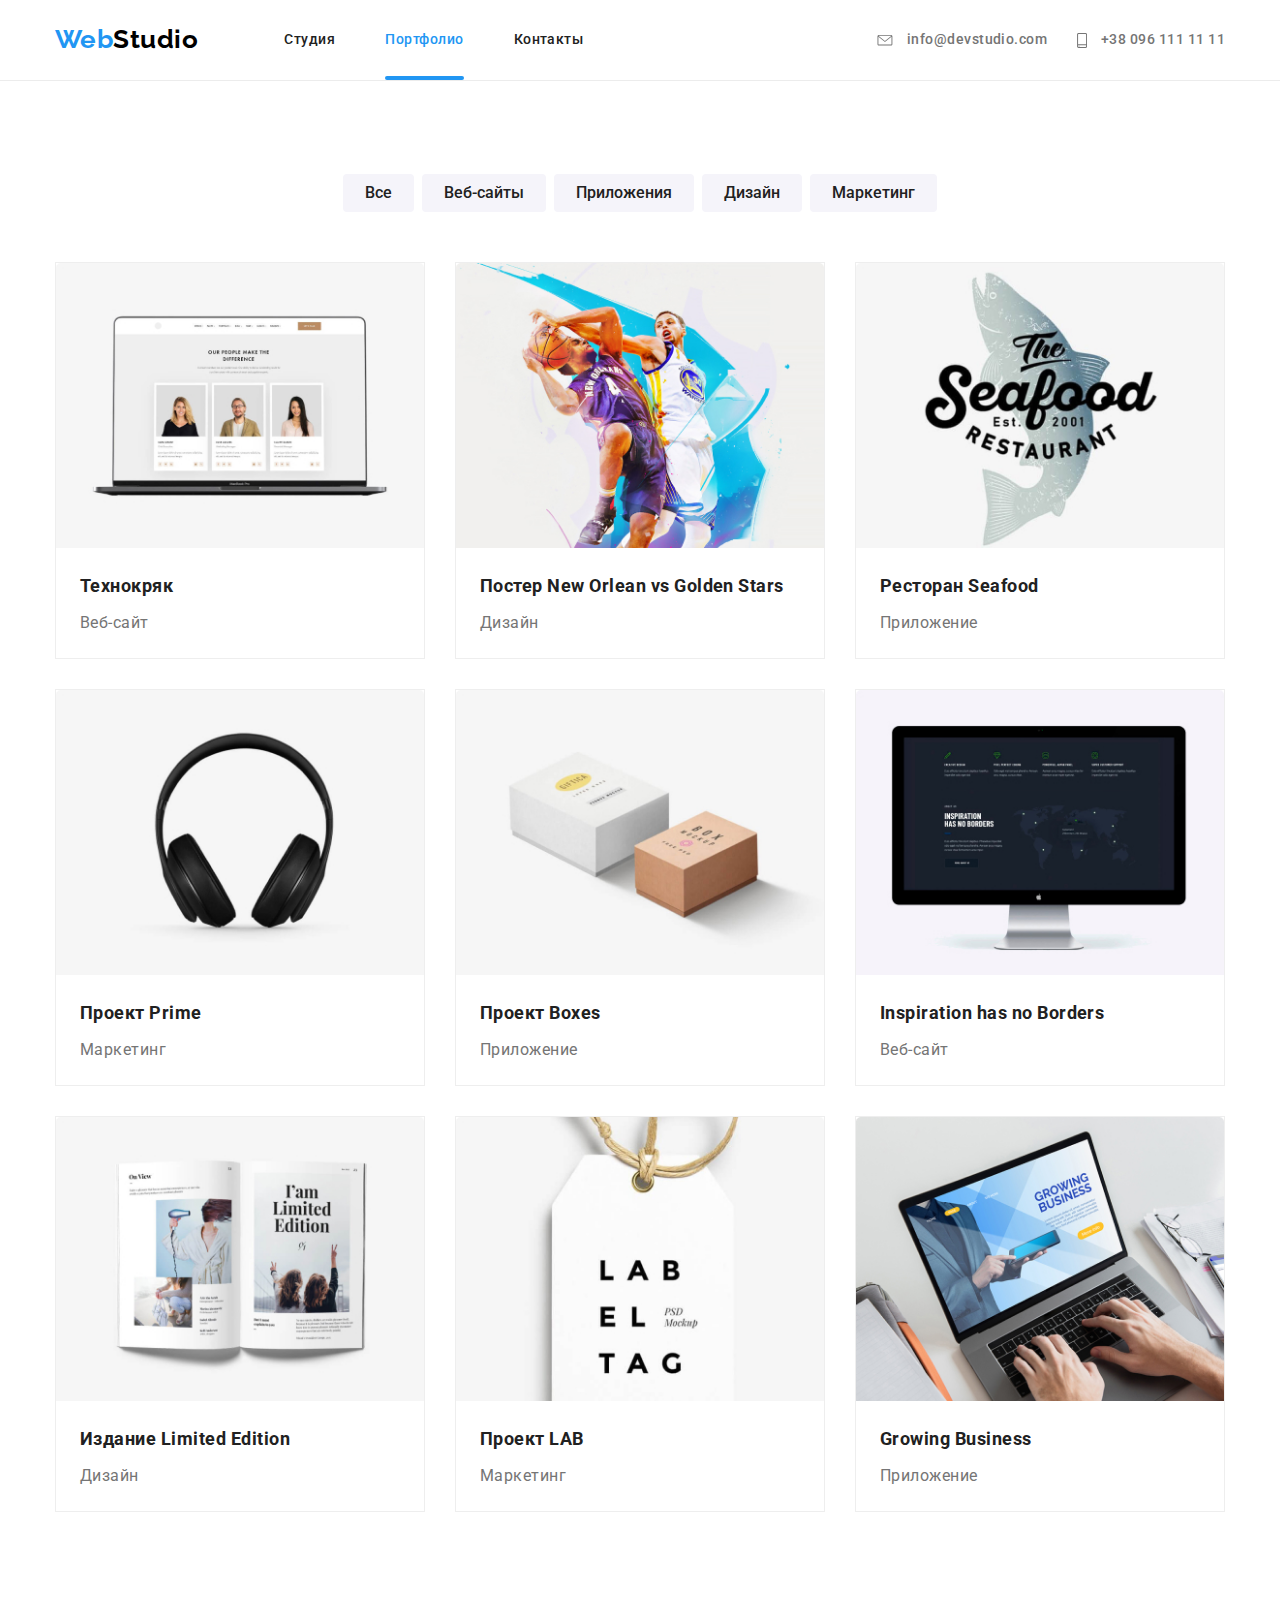
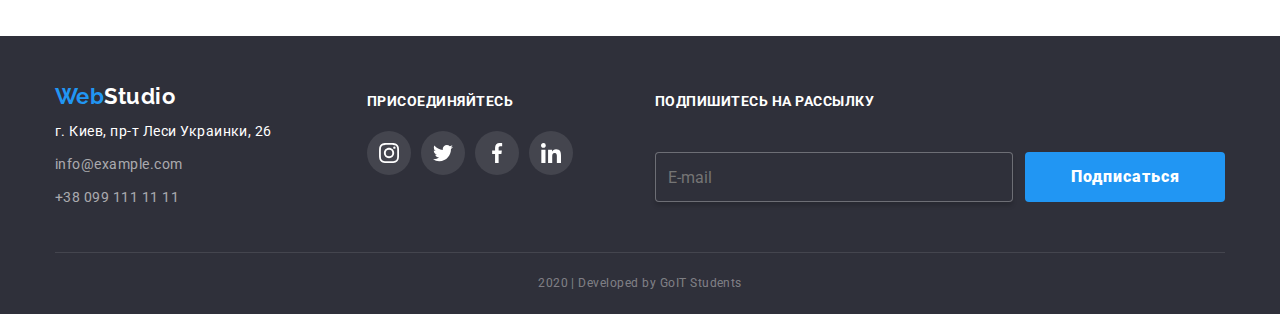
==== portfolio.html @ a10a6353 "добавляет исходные данные" ====
<!DOCTYPE html>
<html lang="ru">
  <head>
    <meta charset="UTF-8" />
    <meta name="viewport" content="width=device-width, initial-scale=1.0" />
    <title>Портфолио</title>
    <link
      href="https://fonts.googleapis.com/css2?family=Raleway:wght@400;700&family=Roboto:wght@400;500;700&display=swap"
      rel="stylesheet"
    />
    <link
      rel="stylesheet"
      href="https://cdnjs.cloudflare.com/ajax/libs/modern-normalize/0.6.0/modern-normalize.min.css"
    />
    <link rel="stylesheet" href="./css/headerfooter.css" />
    <link rel="stylesheet" href="./css/portfolio.css" />
  </head>
  <body>
    <!-- Шапка сайта -->
    <header class="site-header container">
      <div class="nav-container">
        <nav class="site-nav nav-container">
          <a href="./index.html" class="logo link">
            <span class="logo-one">Web</span>Studio</a
          >
          <ul class="nav-list">
            <li class="item">
              <a href="./index.html" class="nav-link">Студия</a>
            </li>
            <li class="item">
              <a href="./portfolio.html" target="_blank" class="nav-link active"
                >Портфолио</a
              >
            </li>
            <li class="item">
              <a href="" target="_blank" class="nav-link">Контакты</a>
            </li>
          </ul>
        </nav>
        <ul class="contacts nav-contacts">
          <li class="item nav-icon">
            <a href="" class="link">
              <svg class="envelope decor">
                <use href="./images/symbol-defs.svg#icon-envelope"></use>
              </svg>
              info@devstudio.com</a
            >
          </li>
          <li class="item nav-icon">
            <a href="" class="link">
              <svg class="smartphone decor">
                <use href="./images/symbol-defs.svg#icon-smartphone"></use>
              </svg>
              +38 096 111 11 11</a
            >
          </li>
        </ul>
      </div>
    </header>
    <!-- уникальный контент -->
    <main>
      <section class="section border">
        <div class="container">
          <h1 class="title visually-hidden">Примеры работ</h1>
          <ul class="button-item">
            <li class="item"><button>Все</button></li>
            <li class="item"><button>Веб-сайты</button></li>
            <li class="item"><button>Приложения</button></li>
            <li class="item"><button>Дизайн</button></li>
            <li class="item"><button>Маркетинг</button></li>
          </ul>
        </div>
      </section>
      <section class="section">
        <div class="container">
          <ul class="section-item">
            <li class="item item-shadow">
              <a href="" class="link windowhover">
                <div class="window-hover">
                  <img src="./images/технокряк.jpg" alt="" width="370" />
                  <p class="window">
                    Технокряк это современная площадка распространения
                    коронавируса. Компании используют эту платформу для
                    цифрового шпионажа и атак на защищённые сервера конкурентов.
                  </p>
                </div>
                <div class="size">
                  <h2 class="section-title">Технокряк</h2>
                  <p class="example">Веб-сайт</p>
                </div>
              </a>
            </li>
            <li class="item item-shadow">
              <a href="" class="link windowhover">
                <div class="window-hover">
                  <img src="./images/постерстарс.jpg" alt="" width="370" />
                  <p class="window">
                    Технокряк это современная площадка распространения
                    коронавируса. Компании используют эту платформу для
                    цифрового шпионажа и атак на защищённые сервера конкурентов.
                  </p>
                </div>
                <div class="size">
                  <h2 class="section-title">
                    Постер New Orlean vs Golden Stars
                  </h2>
                  <p class="example">Дизайн</p>
                </div>
              </a>
            </li>
            <li class="item item-shadow">
              <a href="" class="link windowhover">
                <div class="window-hover">
                  <img src="./images/ресторан.jpg" alt="" width="370" />
                  <p class="window">
                    Технокряк это современная площадка распространения
                    коронавируса. Компании используют эту платформу для
                    цифрового шпионажа и атак на защищённые сервера конкурентов.
                  </p>
                </div>
                <div class="size">
                  <h2 class="section-title">Ресторан Seafood</h2>
                  <p class="example">Приложение</p>
                </div>
              </a>
            </li>
            <li class="item item-shadow">
              <a href="" class="link windowhover">
                <div class="window-hover">
                  <img src="./images/проектпрайм.jpg" alt="" width="370" />
                  <p class="window">
                    Технокряк это современная площадка распространения
                    коронавируса. Компании используют эту платформу для
                    цифрового шпионажа и атак на защищённые сервера конкурентов.
                  </p>
                </div>
                <div class="size">
                  <h2 class="section-title">Проект Prime</h2>
                  <p class="example">Маркетинг</p>
                </div>
              </a>
            </li>
            <li class="item item-shadow">
              <a href="" class="link windowhover">
                <div class="window-hover">
                  <img src="./images/проектбоксес.jpg" alt="" width="370" />
                  <p class="window">
                    Технокряк это современная площадка распространения
                    коронавируса. Компании используют эту платформу для
                    цифрового шпионажа и атак на защищённые сервера конкурентов.
                  </p>
                </div>
                <div class="size">
                  <h2 class="section-title">Проект Boxes</h2>
                  <p class="example">Приложение</p>
                </div>
              </a>
            </li>
            <li class="item item-shadow">
              <a href="" class="link windowhover">
                <div class="window-hover">
                  <img src="./images/бордерс.jpg" alt="" width="370" />
                  <p class="window">
                    Технокряк это современная площадка распространения
                    коронавируса. Компании используют эту платформу для
                    цифрового шпионажа и атак на защищённые сервера конкурентов.
                  </p>
                </div>
                <div class="size">
                  <h2 class="section-title">Inspiration has no Borders</h2>
                  <p class="example">Веб-сайт</p>
                </div>
              </a>
            </li>
            <li class="item item-shadow">
              <a href="" class="link windowhover">
                <div class="window-hover">
                  <img src="./images/издание.jpg" alt="" width="370" />
                  <p class="window">
                    Технокряк это современная площадка распространения
                    коронавируса. Компании используют эту платформу для
                    цифрового шпионажа и атак на защищённые сервера конкурентов.
                  </p>
                </div>
                <div class="size">
                  <h2 class="section-title">Издание Limited Edition</h2>
                  <p class="example">Дизайн</p>
                </div>
              </a>
            </li>
            <li class="item item-shadow">
              <a href="" class="link windowhover">
                <div class="window-hover">
                  <img src="./images/проектлаб.jpg" alt="" width="370" />
                  <p class="window">
                    Технокряк это современная площадка распространения
                    коронавируса. Компании используют эту платформу для
                    цифрового шпионажа и атак на защищённые сервера конкурентов.
                  </p>
                </div>
                <div class="size">
                  <h2 class="section-title">Проект LAB</h2>
                  <p class="example">Маркетинг</p>
                </div>
              </a>
            </li>
            <li class="item item-shadow">
              <a href="" class="link windowhover">
                <div class="window-hover">
                  <img src="./images/бизнес.jpg" alt="" width="370" />
                  <p class="window">
                    Технокряк это современная площадка распространения
                    коронавируса. Компании используют эту платформу для
                    цифрового шпионажа и атак на защищённые сервера конкурентов.
                  </p>
                </div>
                <div class="size">
                  <h2 class="section-title">Growing Business</h2>
                  <p class="example">Приложение</p>
                </div>
              </a>
            </li>
          </ul>
        </div>
      </section>
    </main>
    <!-- Footer -->
    <footer>
      <div class="footer-conteiner container">
        <div class="item-adress">
          <a href="./index.html" class="logo-footer link">
            <span class="logo-one">Web</span
            ><span class="logo-two">Studio</span></a
          >
          <ul>
            <li class="adress">г. Киев, пр-т Леси Украинки, 26</li>
            <li><a href="" class="adress-link">info@example.com</a></li>
            <li><a href="" class="adress-link">+38 099 111 11 11</a></li>
          </ul>
        </div>
        <div class="item-network">
          <b class="join">присоединяйтесь</b>
          <ul class="network">
            <li>
              <a
                href=""
                aria-label="Ссылка на Instagram"
                class="socsetfooter backgrfooter"
              >
                <svg class="socset-icon-footer">
                  <use
                    href="./images/symbol-defs.svg#icon-instagram"
                  ></use></svg
              ></a>
            </li>
            <li>
              <a
                href=""
                aria-label="Ссылка на Twitter"
                class="socsetfooter backgrfooter"
              >
                <svg class="socset-icon-footer">
                  <use href="./images/symbol-defs.svg#icon-twitter"></use></svg
              ></a>
            </li>
            <li>
              <a
                href=""
                aria-label="Ссылка на Facebook"
                class="socsetfooter backgrfooter"
              >
                <svg class="socset-icon-footer">
                  <use href="./images/symbol-defs.svg#icon-facebook"></use></svg
              ></a>
            </li>
            <li>
              <a
                href=""
                aria-label="Ссылка на LinkedIn"
                class="socsetfooter backgrfooter"
              >
                <svg class="socset-icon-footer">
                  <use
                    href="./images/symbol-defs.svg#icon-linkedingrey"
                  ></use></svg
              ></a>
            </li>
          </ul>
        </div>
        <div class="item-input">
          <b class="join">подпишитесь на рассылку</b>
          <div class="inputbutton">
            <input type="text" placeholder="E-mail" size="40" class="input" />
            <button class="button">
              Подписаться<span class="icon-button"></span>
            </button>
          </div>
        </div>
      </div>
      <div class="container">
        <p class="text">2020 | Developed by GoIT Students</p>
      </div>
    </footer>
  </body>
</html>
---- css/headerfooter.css ----
/* общие стили для страниц */
:root {
  --text-color: #ffffff;
  --background-color: #2196f3;
  --text-grey: #757575;
}

body {
  background-color: var(--text-color);
  color: var(--text-grey);
  font-family: Roboto, sans-serif;
  letter-spacing: 0.03em;
}
ul {
  list-style: none;
  margin: 0px;
  padding: 0px;
}
h2,
h3 {
  color: #212121;
}

footer {
  background: #2f303a;
  margin-left: auto;
  margin-right: auto;
}

button {
  font-family: inherit;
}

img {
  display: block;
  max-width: 100%;
  height: auto;
}

.site-nav {
  font-size: 14px;
  line-height: 1.14;
  color: #212121;
  font-weight: 500;
}

.active::after {
  content: "";
  position: absolute;
  width: 100%;
  height: 4px;
  left: 0;
  bottom: 0;
  background-color: var(--background-color);

  border-radius: 2px;
}

.site-nav {
  position: relative;
}

.nav-link.active {
  color: var(--background-color);
}

.nav-container {
  display: flex;
}

.nav-list {
  display: flex;
}
.nav-list .item {
  margin-right: 50px;
}

.nav-list .item:last-child {
  margin-right: 0px;
}

.nav-contacts {
  display: flex;
  margin-left: auto;
}

.nav-contacts .item {
  display: flex;

  margin-right: 30px;
}

.nav-contacts .item:last-child {
  margin-right: 0px;
  text-align: center;
}

.nav-link {
  text-decoration: none;
  color: #212121;

  display: block;
  padding-top: 32px;
  padding-bottom: 32px;

  transition: color 250ms cubic-bezier(0.4, 0, 0.2, 1);
}

.nav-link:hover {
  color: var(--background-color);
}

.link:hover,
.link:focus,
.adress-link:hover,
.adress-link:focus,
.contacts .link:hover,
.contacts .link:focus {
  color: var(--background-color);
}

.contacts .link {
  color: var(--text-grey);
  text-decoration: none;
  font-size: 14px;
  line-height: 1.14;
  font-weight: 500;

  display: block;

  padding-top: 32px;
  padding-bottom: 32px;

  transition: color 250ms cubic-bezier(0.4, 0, 0.2, 1);
}

.envelope {
  width: 16px;
  height: 11.2px;
}

.nav-icon:hover .link .envelope,
.nav-icon:focus .link .envelope {
  fill: #2196f3;
}

.smartphone {
  width: 10px;
  height: 15px;
}

.decor {
  margin-right: 10px;
  fill: var(--text-grey);
  vertical-align: middle;
}

.nav-icon:hover .link .smartphone,
.nav-icon:focus .link .smartphone {
  fill: #2196f3;
}

.adress {
  color: var(--text-color);
  font-size: 14px;
  line-height: 1.71;

  padding-top: 10px;
}
.adress-link {
  color: rgba(255, 255, 255, 0.6);
  text-decoration: none;
  font-size: 14px;
  line-height: 1.71;

  display: inline-block;
  padding-top: 9px;

  transition: color 250ms cubic-bezier(0.4, 0, 0.2, 1);
}
.join {
  color: var(--text-color);
  font-size: 14px;
  line-height: 1.14;
  text-transform: uppercase;
  display: inline-flex;
  padding-top: 58px;
  padding-bottom: 21px;
}
.network {
  display: flex;
  text-decoration: none;
}

.backgrfooter {
  display: flex;
  justify-content: center;
  align-items: center;
  width: 44px;
  height: 44px;
  background-color: rgba(255, 255, 255, 0.1);
  margin-right: 10px;
  fill: var(--text-color);
  border-radius: 50%;
  transition: background-color 250ms cubic-bezier(0.4, 0, 0.2, 1);
}

.backgrfooter:hover {
  background-color: var(--background-color);
}

.socset-icon-footer {
  width: 20px;
  height: 20px;
}

.button {
  display: inline-flex;
  color: var(--text-color);
  background: var(--background-color);
  font-weight: 900;
  font-size: 16px;
  line-height: 1.88;
  text-decoration: none;
  letter-spacing: 0.06em;

  border-radius: 4px;
  border: 0px;
  min-width: 200px;
  height: 50px;
  padding: 10px 46px;
  margin-top: 21px;
  margin-bottom: 50px;
  margin-left: 12px;
}

.icon-button {
  width: 24px;
  height: 24px;
  margin-left: 10px;

  background-image: url(../images/plain.svg);
  background-size: contain;
}

.text {
  color: rgba(255, 255, 255, 0.4);
  font-size: 12px;
  line-height: 2;
  text-align: center;

  margin-top: 0px;
  margin-bottom: 0px;
  padding-top: 18px;
  padding-bottom: 19px;
  border-top: 1px solid rgba(255, 255, 255, 0.1);
}

.footer-conteiner {
  display: flex;
  justify-content: space-between;
}

.item-adress {
  width: 231px;
}

.item-network {
  width: 207px;
}

.item-input {
  width: 570px;
}

.inputbutton {
  display: inline-flex;
  width: 570px;
}

.input {
  width: 358px;
  height: 50px;
  border: 1px solid rgba(255, 255, 255, 0.3);
  box-sizing: border-box;
  box-shadow: 0px 4px 4px rgba(0, 0, 0, 0.15);
  border-radius: 4px;
  margin-top: 21px;
  margin-bottom: 50px;
  background-color: #2f303a;
  padding-left: 12px;
  padding-right: 12px;
}
---- css/portfolio.css ----
:root {
  --background-color: #2196f3;
  --text-color: #ffffff;
}

.container {
  margin-left: auto;
  margin-right: auto;
  width: 1200px;
  padding-left: 15px;
  padding-right: 15px;
}

.link {
  color: black;
  text-decoration: none;
}
.link:hover,
.link:focus {
  color: var(--background-color);
}

.visually-hidden {
  position: absolute;
  width: 1px;
  height: 1px;
  margin: -1px;
  border: 0px;
  padding: 0px;
  clip: rect(0 0 0 0);
  overflow: hidden;
}

.logo {
  font-family: Raleway, sans-serif;
  font-size: 26px;
  line-height: 1.19;
  font-weight: 700;

  display: inline-block;
  padding-top: 24px;
  padding-bottom: 25px;
  margin-right: 86px;
}
.logo-footer {
  font-family: Raleway, sans-serif;
  font-size: 22px;
  line-height: 1.18;
  font-weight: 700;

  display: inline-block;
  padding-top: 48px;
}
.logo-one {
  color: var(--background-color);
}
.logo-two {
  color: var(--text-color);
}
.title {
  color: black;

  margin-top: 0px;
  margin-bottom: 0px;
}

.item {
  position: relative;
}

.border {
  border-top: 1px solid #ececec;
}

button {
  color: #212121;
  background: #f5f4fa;
  font-weight: 500;
  font-size: 16px;
  line-height: 1.63;

  border-radius: 4px;
  min-width: 29px;
  text-align: center;
  padding: 6px 22px;
  border: 0px;
  margin-top: 93px;
  margin-bottom: 50px;

  transition: background-color 250ms cubic-bezier(0.4, 0, 0.2, 1),
    color 250ms cubic-bezier(0.4, 0, 0.2, 1);
}
button:hover,
button:focus {
  color: var(--text-color);
  background: var(--background-color);
  box-shadow: 0px 2px 2px rgba(0, 0, 0, 0.12), 0px 1px 2px rgba(0, 0, 0, 0.08),
    0px 3px 1px rgba(0, 0, 0, 0.1);
}

.button-item {
  display: flex;
  justify-content: center;
}

.button-item .item + .item {
  margin-left: 8px;
}

.item-shadow:hover {
  box-shadow: 1px 4px 6px rgba(0, 0, 0, 0.16), 0px 4px 4px rgba(0, 0, 0, 0.06),
    0px 1px 1px rgba(0, 0, 0, 0.12);
}

.item-shadow {
  width: calc((100% - 30px * 2) / 3);
  border: 1px solid #eeeeee;
}

.section-item {
  display: flex;
  flex-wrap: wrap;
  margin-bottom: 94px;
}

.section-item .item {
  margin-right: 30px;
  margin-bottom: 30px;
}

.section-item .item:nth-child(3n) {
  margin-right: 0px;
}

.example {
  color: #757575;
  font-size: 16px;
  line-height: 1.88;

  margin-top: 4px;
  margin-bottom: 0px;
}

.size {
  padding: 20px 24px;
  padding-top: 0px;
}

.window {
  position: absolute;
  color: var(--text-color);
  background: rgba(33, 150, 243, 0.9);
  font-size: 18px;
  line-height: 1.56;
  margin-top: 0px;
  margin-bottom: 0px;
  opacity: 0;

  transform: translateY(100%);
  transition: transform 250ms cubic-bezier(0.4, 0, 0.2, 1),
    opacity 250ms cubic-bezier(0.4, 0, 0.2, 1);

  transition-duration: 600ms;

  top: 0px;
  right: 0px;
  padding: 63px 24px;
}

.window-hover {
  position: relative;
  overflow: hidden;
}

.windowhover:hover .window {
  opacity: 1;
  transform: translateY(0%);
}

.section-title {
  font-size: 18px;
  line-height: 2;
  font-weight: 700;

  margin-top: 20px;
  margin-bottom: 0px;
}
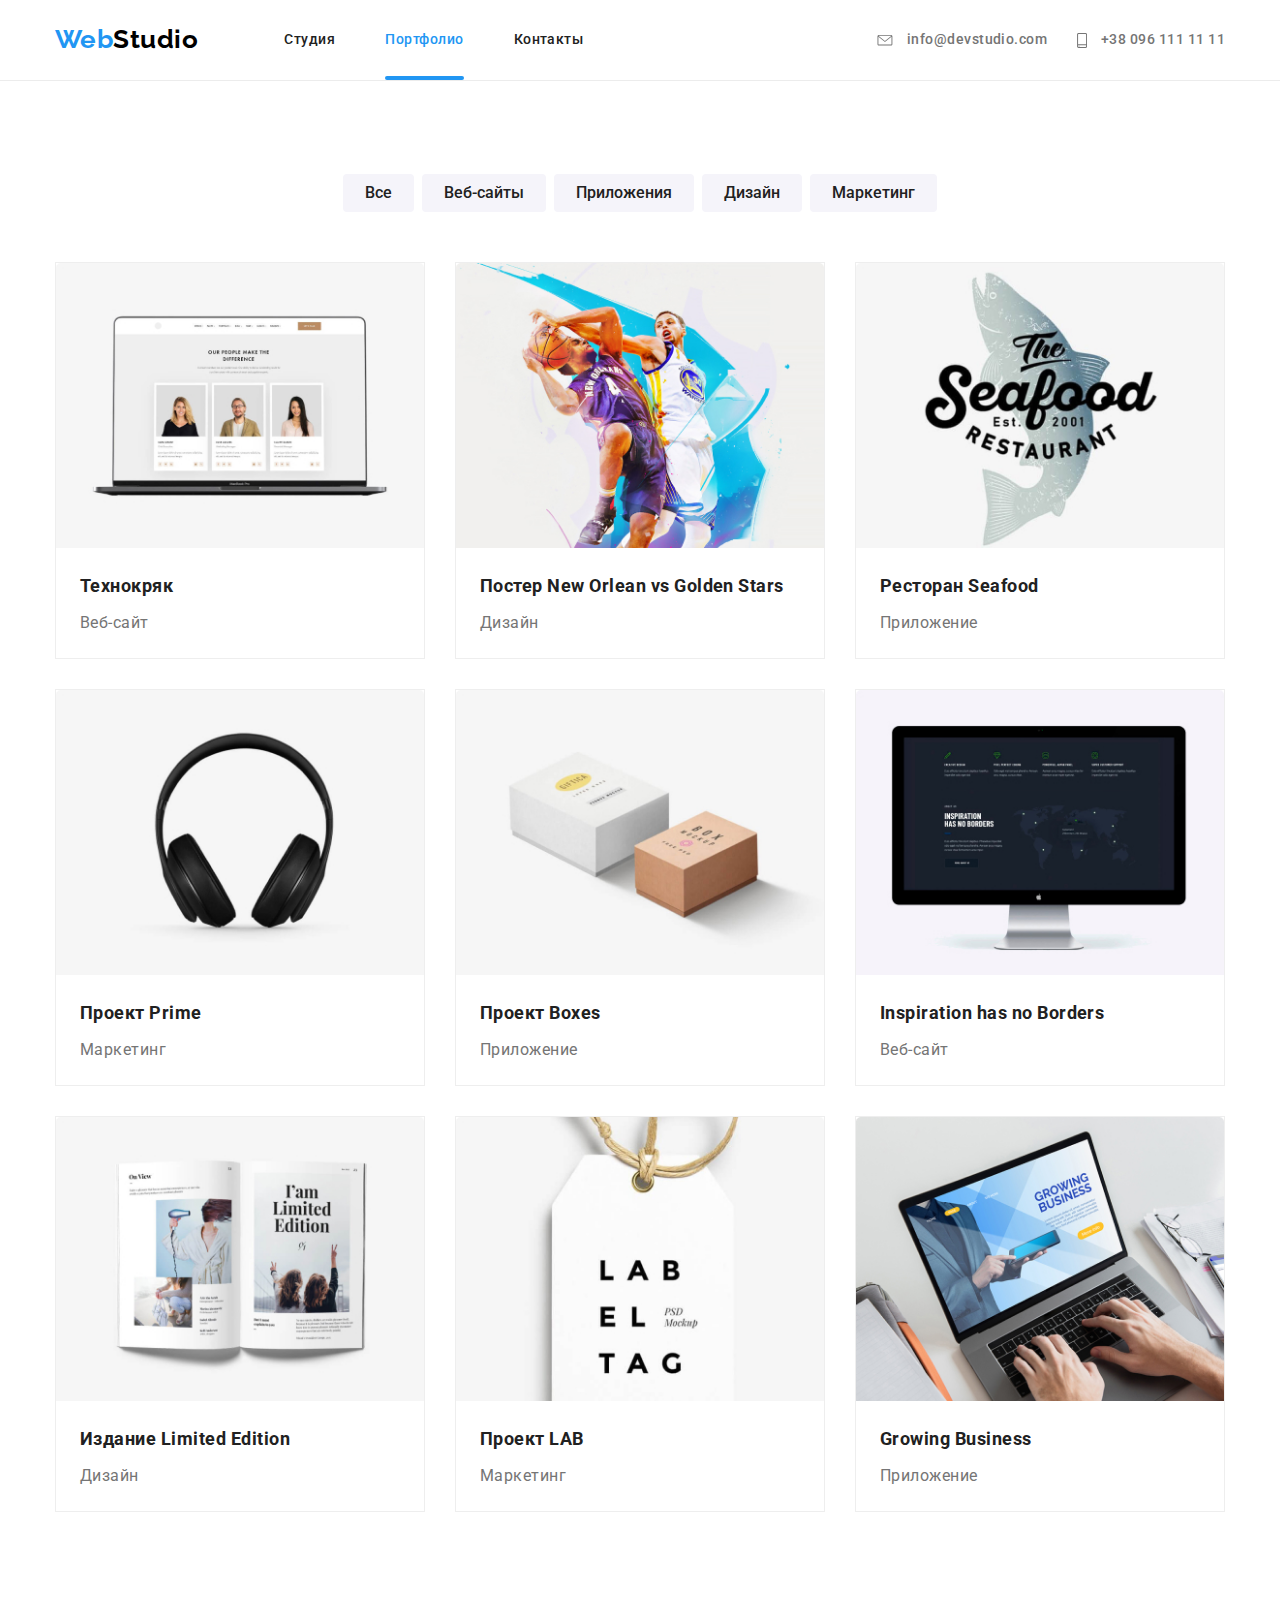
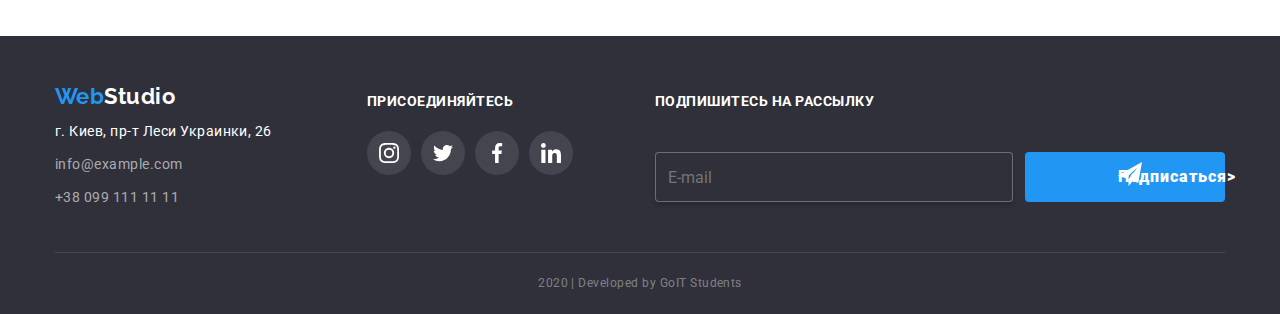
==== commit 91dac01f: "изменяет кнопки" ====
--- a/portfolio.html
+++ b/portfolio.html
@@ -292,7 +292,7 @@
           <div class="inputbutton">
             <input type="text" placeholder="E-mail" size="40" class="input" />
             <button class="button">
-              Подписаться<span class="icon-button"></span>
+              <span class="icon-button">Подписаться></span>
             </button>
           </div>
         </div>
--- a/css/headerfooter.css
+++ b/css/headerfooter.css
@@ -215,7 +215,6 @@
 }
 
 .button {
-  display: inline-flex;
   color: var(--text-color);
   background: var(--background-color);
   font-weight: 900;
@@ -234,13 +233,15 @@
   margin-left: 12px;
 }
 
-.icon-button {
+.button > .icon-button {
+  display: inline-flex;
   width: 24px;
   height: 24px;
   margin-left: 10px;
 
   background-image: url(../images/plain.svg);
   background-size: contain;
+  background-position: center;
 }
 
 .text {
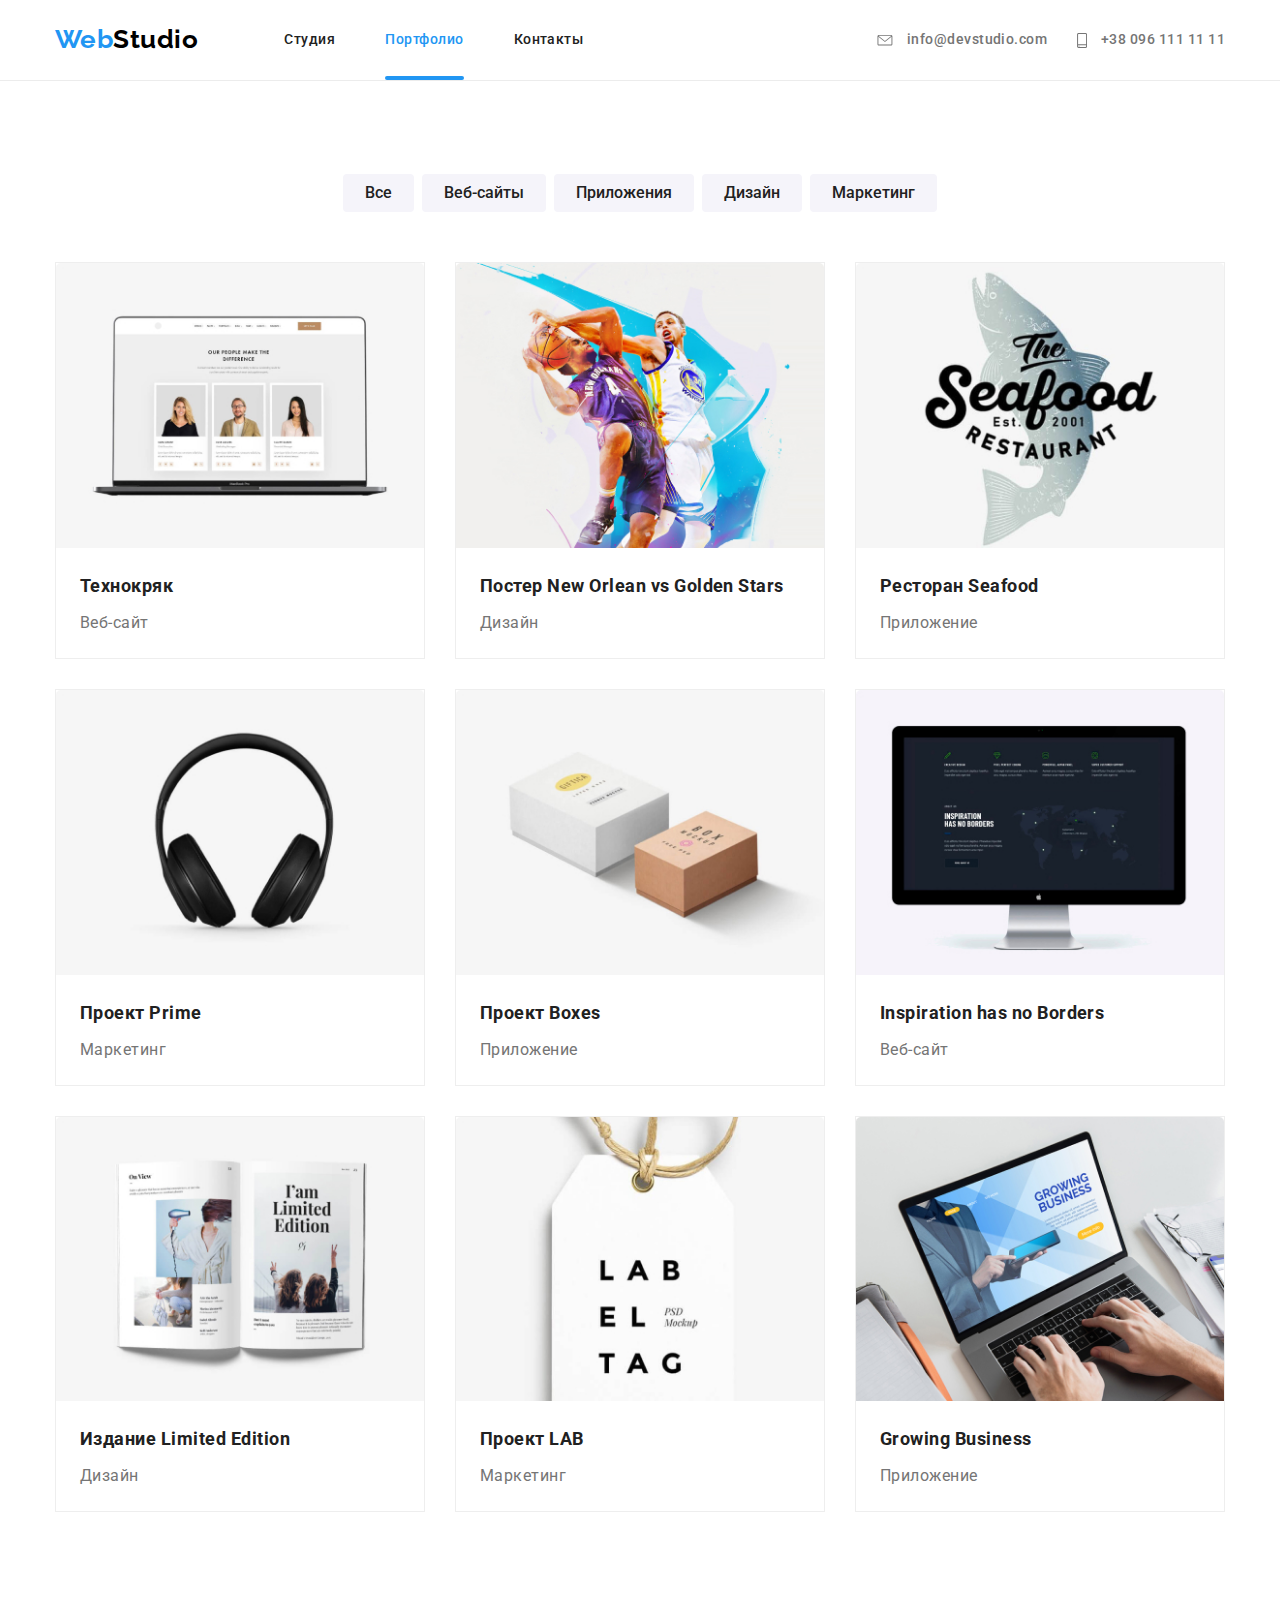
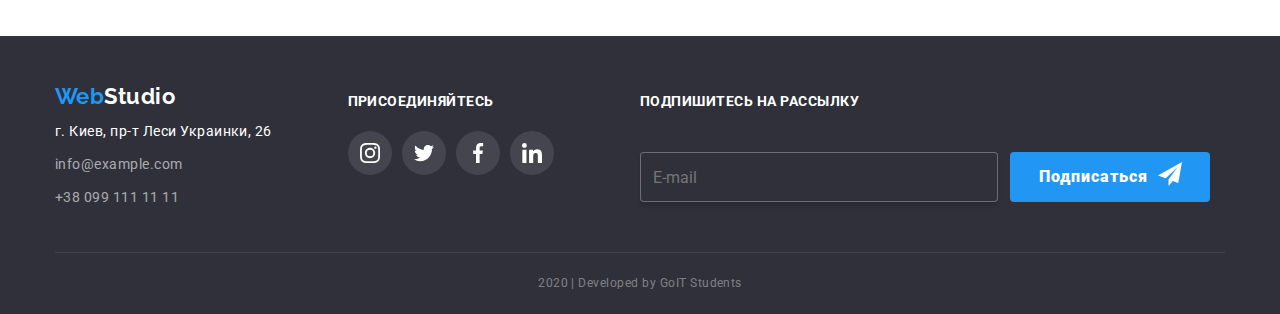
==== commit 33437949: "добавдяет оформление заявки" ====
--- a/portfolio.html
+++ b/portfolio.html
@@ -291,8 +291,11 @@
           <b class="join">подпишитесь на рассылку</b>
           <div class="inputbutton">
             <input type="text" placeholder="E-mail" size="40" class="input" />
-            <button class="button">
-              <span class="icon-button">Подписаться></span>
+            <button type="submit" class="button">
+              Подписаться<span
+                ><svg class="icon-button">
+                  <use href="./images/symbol-defs.svg#icon-plain"></use></svg
+              ></span>
             </button>
           </div>
         </div>
--- a/css/headerfooter.css
+++ b/css/headerfooter.css
@@ -215,6 +215,7 @@
 }
 
 .button {
+  display: inline-flex;
   color: var(--text-color);
   background: var(--background-color);
   font-weight: 900;
@@ -227,21 +228,32 @@
   border: 0px;
   min-width: 200px;
   height: 50px;
-  padding: 10px 46px;
+  padding: 10px 29px;
   margin-top: 21px;
   margin-bottom: 50px;
   margin-left: 12px;
 }
-
-.button > .icon-button {
-  display: inline-flex;
+.button:hover,
+.button:focus {
+  background-color: var(--text-color);
+  color: var(--background-color);
+  transition: background-color 250ms cubic-bezier(0.4, 0, 0.2, 1),
+    color 250ms cubic-bezier(0.4, 0, 0.2, 1);
+}
+
+.icon-button {
   width: 24px;
   height: 24px;
   margin-left: 10px;
-
-  background-image: url(../images/plain.svg);
+  fill: var(--text-color);
+
   background-size: contain;
   background-position: center;
+}
+.button:hover .icon-button,
+.button:focus .icon-button {
+  fill: var(--background-color);
+  transition: fill 250ms cubic-bezier(0.4, 0, 0.2, 1);
 }
 
 .text {
@@ -263,15 +275,15 @@
 }
 
 .item-adress {
-  width: 231px;
+  width: calc(25% - 30px);
 }
 
 .item-network {
-  width: 207px;
+  width: calc(25% - 30px);
 }
 
 .item-input {
-  width: 570px;
+  width: calc(50%);
 }
 
 .inputbutton {
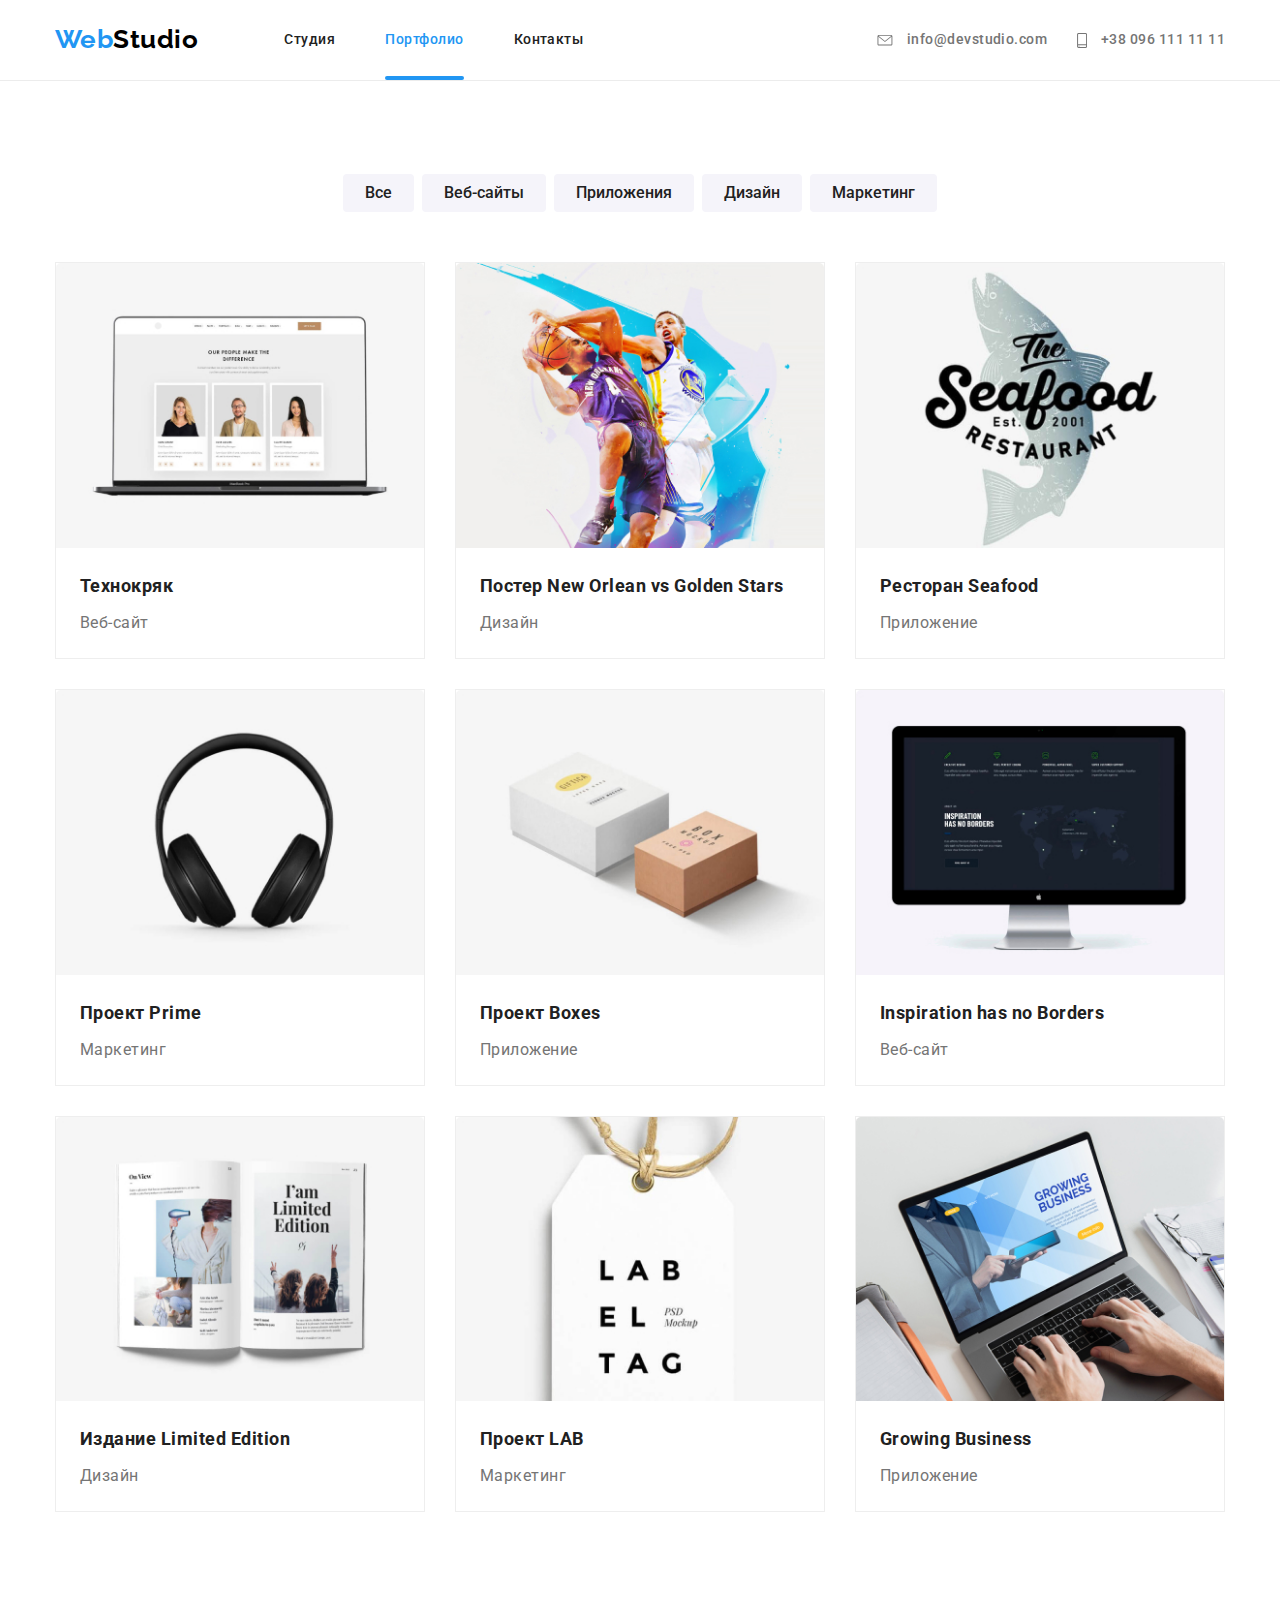
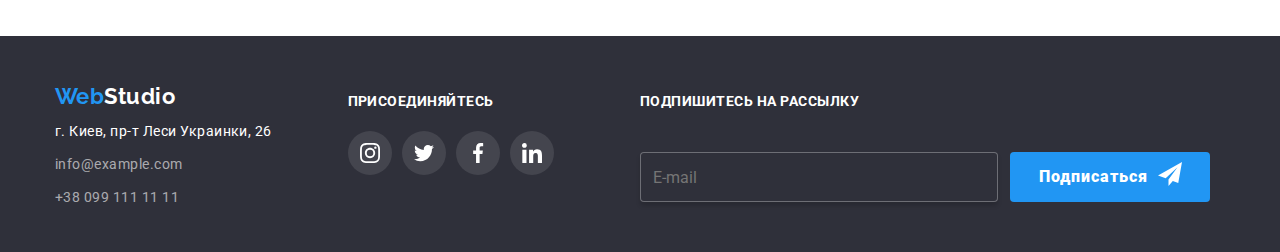
==== commit 7cb751e1: "исправляет ошибки дз" ====
--- a/portfolio.html
+++ b/portfolio.html
@@ -300,9 +300,6 @@
           </div>
         </div>
       </div>
-      <div class="container">
-        <p class="text">2020 | Developed by GoIT Students</p>
-      </div>
     </footer>
   </body>
 </html>
--- a/css/headerfooter.css
+++ b/css/headerfooter.css
@@ -232,6 +232,7 @@
   margin-top: 21px;
   margin-bottom: 50px;
   margin-left: 12px;
+  outline: none;
 }
 .button:hover,
 .button:focus {
@@ -239,6 +240,7 @@
   color: var(--background-color);
   transition: background-color 250ms cubic-bezier(0.4, 0, 0.2, 1),
     color 250ms cubic-bezier(0.4, 0, 0.2, 1);
+  outline: none;
 }
 
 .icon-button {
@@ -254,19 +256,6 @@
 .button:focus .icon-button {
   fill: var(--background-color);
   transition: fill 250ms cubic-bezier(0.4, 0, 0.2, 1);
-}
-
-.text {
-  color: rgba(255, 255, 255, 0.4);
-  font-size: 12px;
-  line-height: 2;
-  text-align: center;
-
-  margin-top: 0px;
-  margin-bottom: 0px;
-  padding-top: 18px;
-  padding-bottom: 19px;
-  border-top: 1px solid rgba(255, 255, 255, 0.1);
 }
 
 .footer-conteiner {
